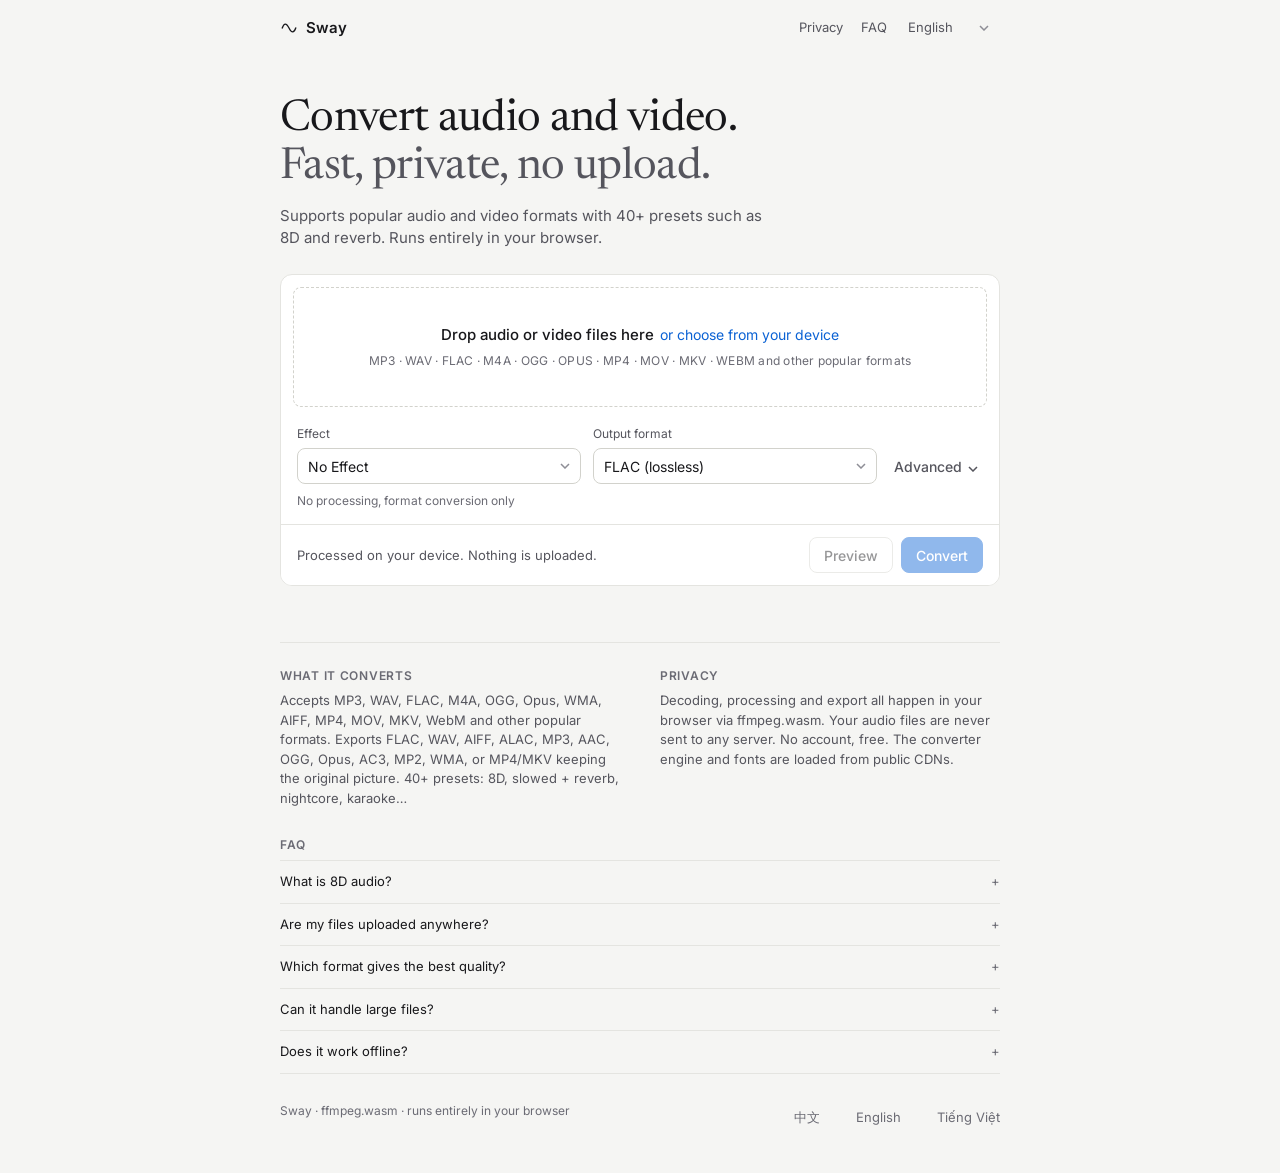
==== en/index.html @ 199647c0 "Ww" ====
<!DOCTYPE html>
<html lang="en" data-fixed-lang="en">
<head>
<meta charset="utf-8">
<meta name="viewport" content="width=device-width, initial-scale=1, viewport-fit=cover">
<title>Sway · Audio &amp; video converter with 8D and reverb effects</title>
<meta name="description" content="Free in-browser tool: convert mp3, mp4, wav, flac and more to FLAC, MP3, WAV, AAC or Opus, with 8D, reverb and panner effects. Files never leave your device.">
<link rel="canonical" href="https://swaymusic.pages.dev/en/">
<link rel="alternate" hreflang="zh-CN" href="https://swaymusic.pages.dev/"><link rel="alternate" hreflang="en" href="https://swaymusic.pages.dev/en/"><link rel="alternate" hreflang="vi" href="https://swaymusic.pages.dev/vi/"><link rel="alternate" hreflang="x-default" href="https://swaymusic.pages.dev/">
<meta name="color-scheme" content="light dark">
<meta name="theme-color" content="#f5f5f3" media="(prefers-color-scheme: light)"><meta name="theme-color" content="#0e0e10" media="(prefers-color-scheme: dark)">
<meta property="og:type" content="website"><meta property="og:site_name" content="Sway"><meta property="og:locale" content="en_US"><meta property="og:locale:alternate" content="zh_CN"><meta property="og:locale:alternate" content="vi_VN">
<meta property="og:title" content="Sway · Audio &amp; video converter with 8D effects">
<meta property="og:description" content="Free, runs in your browser, files are never uploaded. 40+ effect presets: 8D, slowed + reverb, nightcore…"><meta property="og:url" content="https://swaymusic.pages.dev/en/">
<meta property="og:image" content="https://swaymusic.pages.dev/og.png"><meta property="og:image:width" content="1200"><meta property="og:image:height" content="630"><meta property="og:image:alt" content="Sway: in-browser audio and video converter">
<meta name="twitter:card" content="summary_large_image"><meta name="twitter:title" content="Sway · Audio &amp; video converter with 8D effects"><meta name="twitter:description" content="Free, runs in your browser, files are never uploaded. 40+ effect presets: 8D, slowed + reverb, nightcore…"><meta name="twitter:image" content="https://swaymusic.pages.dev/og.png"><meta name="twitter:image:alt" content="Sway: in-browser audio and video converter">
<link rel="preconnect" href="https://fonts.googleapis.com"><link rel="preconnect" href="https://fonts.gstatic.com" crossorigin>
<script type="application/ld+json">{"@context":"https://schema.org","@type":"WebApplication","name":"Sway","url":"https://swaymusic.pages.dev/en/","description":"Convert audio and video to FLAC, MP3, WAV, AAC or Opus in your browser, with 8D, reverb and panner effects.","applicationCategory":"MultimediaApplication","operatingSystem":"Any","browserRequirements":"Requires JavaScript and WebAssembly","inLanguage":["zh-CN","en","vi"],"isAccessibleForFree":true,"offers":{"@type":"Offer","price":"0","priceCurrency":"USD"}}</script>
<script type="application/ld+json" id="ld-faq">{"@context":"https://schema.org","@type":"FAQPage","inLanguage":"en","mainEntity":[{"@type":"Question","name":"What is 8D audio?","acceptedAnswer":{"@type":"Answer","text":"An effect that continuously shifts timing, level and tone between your ears so the sound seems to circle your head on headphones."}},{"@type":"Question","name":"Are my files uploaded anywhere?","acceptedAnswer":{"@type":"Answer","text":"No. Everything is decoded, processed and exported inside your browser."}},{"@type":"Question","name":"Which format gives the best quality?","acceptedAnswer":{"@type":"Answer","text":"FLAC or WAV keep quality intact; MP3 320 kbps or AAC suit smaller files. Exporting an mp3 to FLAC cannot restore quality already lost."}},{"@type":"Question","name":"Can it handle large files?","acceptedAnswer":{"@type":"Answer","text":"It depends on your device memory: decoded audio takes far more space than the original file and grows with duration. If memory runs out, try a shorter file or one file at a time; on phones, prefer shorter files."}},{"@type":"Question","name":"Does it work offline?","acceptedAnswer":{"@type":"Answer","text":"The page itself opens offline after your first visit. The converter engine (about 30 MB) is downloaded the first time you convert and cached by your browser; if you have never converted while online, you need a connection once. Browsers may clear the cache, in which case it is downloaded again."}}]}</script>
<link rel="manifest" href="../manifest.webmanifest"><link rel="icon" href="../icon.svg" type="image/svg+xml"><link rel="apple-touch-icon" href="../apple-touch-icon.png">
<link rel="stylesheet" href="../css/styles.css">
<noscript><link rel="stylesheet" href="https://fonts.googleapis.com/css2?family=Inter:wght@400;500;600&family=Newsreader:opsz,wght@6..72,400&display=swap"></noscript>
</head>
<body>
<div class="wrap">
<header class="top"><a class="brand" href="./" aria-label="Sway"><svg viewBox="0 0 24 24" fill="none" stroke="currentColor" stroke-width="1.8" stroke-linecap="round" aria-hidden="true"><path d="M3 12c2.5-7 5.5-7 9 0s6.5 7 9 0"/></svg>Sway</a><nav><a href="#privacy" data-i18n="nav.privacy">Privacy</a><a href="#faq" data-i18n="nav.faq">FAQ</a><select id="lang" aria-label="Language"><option value="zh" lang="zh-CN">中文</option><option value="en" lang="en" selected>English</option><option value="vi" lang="vi">Tiếng Việt</option></select></nav></header>
<main>
<section class="hero">
  <h1><b data-i18n="h1a">Convert audio and video.</b> <span data-i18n="h1b">Fast, private, no upload.</span></h1>
  <p class="lede" data-i18n="lede">Supports popular audio and video formats with 40+ presets such as 8D and reverb. Runs entirely in your browser.</p>
</section>
<section class="ws" id="ws" aria-label="Converter">
  <div class="pbar" id="pbar" role="progressbar" aria-valuemin="0" aria-valuemax="100" aria-label="Progress" hidden><i></i></div>
  <label class="drop" id="drop"><input type="file" id="file" multiple><b id="dt">Drop audio or video files here</b><span class="pick" data-i18n="pick">or choose from your device</span><small data-i18n="fmts">MP3 · WAV · FLAC · M4A · OGG · OPUS · MP4 · MOV · MKV · WEBM and other popular formats</small></label>
  <ul class="files" id="files"></ul>
  <div class="tool" id="tool">
    <div id="slot-preset"></div><div id="slot-fmt"></div>
    <button type="button" class="btn link" id="advbtn" aria-expanded="false" aria-controls="adv"><span data-i18n="adv">Advanced</span><svg viewBox="0 0 10 6" fill="none" stroke="currentColor" stroke-width="1.5" aria-hidden="true"><path d="m1 1 4 4 4-4"/></svg></button>
    <p class="hint" id="pdesc"></p>
    <p class="hint warn" id="vwarn" hidden></p>
  </div>
  <div class="adv" id="adv" hidden></div>
  <div class="act"><p id="msg" role="status" aria-live="polite"></p><button type="button" class="btn" id="zip" hidden>Download all as ZIP</button><button type="button" class="btn" id="pv" data-i18n="prev" disabled>Preview</button><button type="button" class="btn pri" id="go" disabled>Convert</button></div>
</section>
<noscript><p>需要启用 JavaScript 才能使用 Sway。 · Please enable JavaScript to use Sway. · Cần bật JavaScript để dùng Sway.</p></noscript>
<section class="info" id="info">
  <div class="cols">
    <div><h2 data-i18n="i0">What it converts</h2><p data-i18n="i1">Accepts MP3, WAV, FLAC, M4A, OGG, Opus, WMA, AIFF, MP4, MOV, MKV, WebM and other popular formats. Exports FLAC, WAV, AIFF, ALAC, MP3, AAC, OGG, Opus, AC3, MP2, WMA, or MP4/MKV keeping the original picture. 40+ presets: 8D, slowed + reverb, nightcore, karaoke…</p></div>
    <div id="privacy"><h2 data-i18n="i2">Privacy</h2><p data-i18n="i3">Decoding, processing and export all happen in your browser via ffmpeg.wasm. Your audio files are never sent to any server. No account, free. The converter engine and fonts are loaded from public CDNs.</p></div>
  </div>
  <div class="faq" id="faq"><h2 data-i18n="i4">FAQ</h2>
    <details><summary data-i18n="i5">What is 8D audio?</summary><p data-i18n="i6">An effect that continuously shifts timing, level and tone between your ears so the sound seems to circle your head on headphones.</p></details>
    <details><summary data-i18n="i7">Are my files uploaded anywhere?</summary><p data-i18n="i8">No. Everything is decoded, processed and exported inside your browser.</p></details>
    <details><summary data-i18n="i9">Which format gives the best quality?</summary><p data-i18n="i10">FLAC or WAV keep quality intact; MP3 320 kbps or AAC suit smaller files. Exporting an mp3 to FLAC cannot restore quality already lost.</p></details>
    <details><summary data-i18n="i11">Can it handle large files?</summary><p data-i18n="i12">It depends on your device memory: decoded audio takes far more space than the original file and grows with duration. If memory runs out, try a shorter file or one file at a time; on phones, prefer shorter files.</p></details>
    <details><summary data-i18n="i13">Does it work offline?</summary><p data-i18n="i14">The page itself opens offline after your first visit. The converter engine (about 30 MB) is downloaded the first time you convert and cached by your browser; if you have never converted while online, you need a connection once. Browsers may clear the cache, in which case it is downloaded again.</p></details>
  </div>
</section>
</main>
<div id="upd" role="status" hidden><span data-i18n="upd">New version available</span><button type="button" id="updb" data-i18n="updb">Reload</button></div>
<footer><span data-i18n="footer">Sway · ffmpeg.wasm · runs entirely in your browser</span><nav class="langs" aria-label="Language"><a href="../" lang="zh-CN" hreflang="zh-CN" data-lang="zh">中文</a><a href="./" lang="en" hreflang="en" data-lang="en">English</a><a href="../vi/" lang="vi" hreflang="vi" data-lang="vi">Tiếng Việt</a></nav></footer>
</div>
<script src="../js/config.js"></script>
<script src="../js/i18n-data.js"></script>
<script src="../js/i18n.js"></script>
<script src="../js/core.js"></script>
<script src="../js/formats.js"></script>
<script src="../js/effects.js"></script>
<script src="../js/presets.js"></script>
<script src="../js/controls.js"></script>
<script src="../js/ffmpeg.js"></script>
<script src="../js/zip.js"></script>
<script src="../js/app.js"></script>
</body>
</html>
---- css/styles.css ----
:root{color-scheme:light dark;--bg:#f5f5f3;--surface:#fff;--ink:#18181b;--mute:#55555d;--faint:#6b6b74;--line:#e4e4e0;--line2:#d2d2cc;--hover:#f1f1ee;--acc:#0b62d4;--on:#fff;--bad:#b42318;--warn:#8a5a00;--r:8px}
@media(prefers-color-scheme:dark){:root{--bg:#0e0e10;--surface:#151517;--ink:#ececee;--mute:#a0a0a8;--faint:#8a8a92;--line:#26262a;--line2:#35353b;--hover:#1c1c20;--acc:#4a9cff;--on:#06121f;--bad:#ff8a7e;--warn:#e6b85c}}
*{box-sizing:border-box}
html{-webkit-text-size-adjust:100%}
body{margin:0;background:var(--bg);color:var(--ink);font:14px/1.5 Inter,system-ui,-apple-system,"Segoe UI",sans-serif;-webkit-font-smoothing:antialiased}
.wrap{max-width:760px;margin:0 auto;padding:0 max(20px,env(safe-area-inset-right)) 0 max(20px,env(safe-area-inset-left))}
.top{display:flex;align-items:center;justify-content:space-between;height:56px}
.brand{display:flex;align-items:center;gap:8px;color:var(--ink);text-decoration:none;font-weight:600;font-size:15px;letter-spacing:-.01em}
.brand{padding:10px 0}.brand svg{width:18px;height:18px}
nav{display:flex;align-items:center}nav a{margin-left:18px;padding:12px 0;color:var(--mute);text-decoration:none;font-size:13px}nav a:hover{color:var(--ink)}
.hero{padding:40px 0 24px}
h1{margin:0 0 12px;font:400 clamp(2rem,5.2vw,2.75rem)/1.1 Newsreader,Georgia,serif;letter-spacing:-.015em;text-wrap:balance}
h1 b{font:inherit}h1 span{color:var(--mute)}
.lede{margin:0;max-width:54ch;color:var(--mute);font-size:15px}
.ws{position:relative;background:var(--surface);border:1px solid var(--line);border-radius:12px;overflow:clip}
.pbar{position:absolute;inset:0 0 auto 0;height:2px;z-index:2;overflow:hidden}
.pbar i{display:block;height:100%;width:var(--p,0%);background:var(--acc);transition:width .2s linear}
.pbar.busy i{width:30%;animation:run 1.2s ease-in-out infinite}
@keyframes run{from{transform:translateX(-100%)}to{transform:translateX(340%)}}
.drop{display:block;margin:12px;padding:36px 16px;border:1px dashed var(--line2);border-radius:var(--r);text-align:center;cursor:pointer;transition:border-color .12s,background .12s}
.drop:hover,.drop.over,.drop:focus-within{border-color:var(--acc);background:var(--hover)}
.drop input{position:absolute;opacity:0;width:1px;height:1px}
.drop b{font-weight:500;font-size:15px}.drop .pick{color:var(--acc);margin-left:6px}
.drop small{display:block;margin-top:6px;color:var(--faint);font-size:12px;letter-spacing:.02em}
.ws.has .drop{padding:10px 12px;margin:12px 12px 0}.ws.has .drop small{display:none}.ws.has .drop b{font-size:13px}
.files{list-style:none;margin:8px 0 0;padding:0}.files:empty{display:none}
.file{position:relative;display:grid;grid-template-columns:minmax(0,1fr) auto auto;gap:0 12px;align-items:center;padding:10px 12px 10px 16px;border-top:1px solid var(--line)}
.fn{font-weight:500;overflow:hidden;text-overflow:ellipsis;white-space:nowrap}
.fm{color:var(--mute);font-size:12px;font-variant-numeric:tabular-nums}
.fs{font-size:12px;color:var(--mute);white-space:nowrap;text-align:right;font-variant-numeric:tabular-nums}
.fs a{color:var(--acc);text-decoration:none;font-weight:500}.fs a:hover{text-decoration:underline}
.fs.bad{color:var(--bad);white-space:normal;max-width:240px}
.x{width:32px;height:32px;border:0;border-radius:6px;background:none;color:var(--faint);font-size:17px;line-height:1;cursor:pointer}
.x:hover{background:var(--hover);color:var(--ink)}.x:disabled{opacity:.3;pointer-events:none}
.fp{position:absolute;left:0;bottom:-1px;height:2px;width:var(--p,0%);background:var(--acc);transition:width .2s linear}
.tool{display:grid;grid-template-columns:1fr 1fr auto;gap:12px;align-items:end;padding:14px 16px;border-top:1px solid var(--line)}
.ws:not(.has) .tool{border-top:0;padding-top:6px}
.field{display:grid;gap:5px;min-width:0}.field>span{font-size:12px;color:var(--mute)}
select{appearance:none;-webkit-appearance:none;width:100%;min-width:0;height:36px;padding:0 30px 0 10px;border:1px solid var(--line2);border-radius:var(--r);background:var(--surface) url("data:image/svg+xml,%3Csvg xmlns='http://www.w3.org/2000/svg' width='10' height='6' fill='none' stroke='%238e8e96' stroke-width='1.5'%3E%3Cpath d='m1 1 4 4 4-4'/%3E%3C/svg%3E") no-repeat right 10px center;color:var(--ink);font:inherit}
select:hover:not(:disabled){border-color:var(--faint)}select:disabled{opacity:.5}
.btn{height:36px;padding:0 14px;border:1px solid var(--line2);border-radius:var(--r);background:var(--surface);color:var(--ink);font:500 14px Inter,system-ui,sans-serif;cursor:pointer;transition:background .12s,border-color .12s}
.btn:hover:not(:disabled){background:var(--hover)}.btn:disabled{opacity:.45;cursor:not-allowed}
.btn.pri{background:var(--acc);border-color:var(--acc);color:var(--on)}.btn.pri:hover:not(:disabled){background:var(--acc);filter:brightness(1.07)}
.btn.link{border-color:transparent;background:none;color:var(--mute);padding:0 4px}.btn.link:hover:not(:disabled){background:none;color:var(--ink)}
.btn svg{width:10px;height:6px;margin-left:6px;transition:transform .15s}.btn[aria-expanded=true] svg{transform:rotate(180deg)}
:focus-visible{outline:2px solid var(--acc);outline-offset:2px}
.hint{grid-column:1/-1;margin:-4px 0 0;min-height:1.2em;font-size:12px;color:var(--faint)}
.hint.warn{min-height:0;margin-top:0;color:var(--warn)}.hint.warn.bad{color:var(--bad)}
.note{margin:0 0 6px;font-size:12px;color:var(--faint)}
.adv{padding:2px 16px 16px;border-top:1px solid var(--line);column-count:2;column-gap:36px}.adv[hidden]{display:none}
.g{break-inside:avoid;margin-top:14px}
.g h3{margin:0 0 6px;font-size:12px;font-weight:600;letter-spacing:.06em;text-transform:uppercase;color:var(--faint)}
.row{display:grid;grid-template-columns:minmax(0,1fr) minmax(0,1.2fr) auto;gap:8px;align-items:center;min-height:30px}.row[hidden]{display:none}
.row label{font-size:13px;color:var(--mute)}
.row output{min-width:58px;text-align:right;font-size:12px;color:var(--mute);font-variant-numeric:tabular-nums}
.row select{height:30px;font-size:13px;grid-column:2/4}
input[type=range]{-webkit-appearance:none;appearance:none;width:100%;height:18px;margin:0;background:transparent}
input[type=range]::-webkit-slider-runnable-track{height:2px;border-radius:2px;background:var(--line2)}
input[type=range]::-moz-range-track{height:2px;border-radius:2px;background:var(--line2)}
input[type=range]::-webkit-slider-thumb{-webkit-appearance:none;width:14px;height:14px;margin-top:-6px;border-radius:50%;background:var(--surface);border:1.5px solid var(--acc)}
input[type=range]::-moz-range-thumb{width:11px;height:11px;border-radius:50%;background:var(--surface);border:1.5px solid var(--acc)}
input[type=range]:disabled{opacity:.4}
.act{display:flex;align-items:center;gap:8px;padding:12px 16px;border-top:1px solid var(--line);background:var(--surface)}
#msg{flex:1;min-width:0;margin:0;font-size:13px;line-height:1.4;color:var(--mute)}
#msg.err{color:var(--bad);white-space:normal}
.info{margin-top:56px;padding-top:24px;border-top:1px solid var(--line);font-size:13px;color:var(--mute)}
.cols{display:grid;grid-template-columns:1fr 1fr;gap:24px 40px}
.info h2{margin:0 0 6px;font-size:12px;font-weight:600;letter-spacing:.06em;text-transform:uppercase;color:var(--faint)}
.info p{margin:0}
.faq{margin-top:28px}
.faq details{border-top:1px solid var(--line);padding:9px 0}.faq details:last-child{border-bottom:1px solid var(--line)}
.faq summary{cursor:pointer;list-style:none;color:var(--ink)}.faq summary::-webkit-details-marker{display:none}
.faq summary::after{content:"+";float:right;color:var(--faint)}.faq details[open] summary::after{content:"\2212"}
.faq p{margin:6px 0 2px}
footer{display:flex;flex-wrap:wrap;justify-content:space-between;gap:4px 24px;padding:28px 0 calc(40px + env(safe-area-inset-bottom));font-size:12px;color:var(--faint)}
.langs{display:flex;gap:18px}.langs a{padding:6px 0;color:var(--faint);text-decoration:none}.langs a:hover,.langs a:focus-visible{color:var(--ink);text-decoration:underline}
@media(max-width:620px){
  .hero{padding-top:28px}
  .tool{grid-template-columns:1fr}.tool .btn.link{justify-self:start;height:44px}
  .file{grid-template-columns:minmax(0,1fr) auto}.fi{grid-column:1;grid-row:1}.x{grid-column:2;grid-row:1}
  .fs{grid-column:1/-1;grid-row:2;text-align:left;margin-top:4px}.fs:empty{display:none}.fs.bad{max-width:none}
  .fs a{display:inline-block;padding:10px 14px;border:1px solid var(--line2);border-radius:var(--r)}
  #lang{font-size:16px}
  .adv{column-count:1}
  .act{position:sticky;bottom:0;z-index:3;flex-wrap:wrap;padding-bottom:calc(12px + env(safe-area-inset-bottom))}
  #msg{flex:0 0 100%}.act .pri{flex:1}
  select,.row select{font-size:16px}
  .cols{grid-template-columns:1fr}
}
@media(prefers-reduced-motion:reduce){*{transition:none!important}.pbar.busy i{animation:none;width:40%}}
#upd{position:fixed;top:env(safe-area-inset-top,0);left:0;right:0;z-index:9;display:flex;gap:12px;align-items:center;justify-content:center;padding:8px 12px;background:var(--ink);color:var(--bg);font-size:14px}#upd[hidden]{display:none}#upd button{font:inherit;color:inherit;background:transparent;border:1px solid currentColor;border-radius:6px;padding:2px 10px;cursor:pointer}
#lang{width:auto;height:32px;margin-left:14px;padding:0 28px 0 6px;border-color:transparent;background-color:transparent;color:var(--mute);font-size:13px;cursor:pointer}
.faq summary{padding:2px 0}
:lang(zh) h1{font-size:clamp(1.75rem,6.6vw,2.5rem);line-height:1.25}:lang(zh) h1 b,:lang(zh) h1 span{display:inline-block}
#zip:not([hidden]){border-color:var(--acc);color:var(--acc)}
.drop:has(input:focus-visible){outline:2px solid var(--acc);outline-offset:2px}
:lang(zh) body,:lang(zh) .btn{font-family:Inter,"PingFang SC","Hiragino Sans GB","Microsoft YaHei","Noto Sans CJK SC",system-ui,sans-serif}
:lang(zh) h1{font-family:"PingFang SC","Microsoft YaHei","Noto Sans CJK SC",sans-serif;font-weight:500;letter-spacing:0}
:lang(zh) .info h2,:lang(zh) .g h3{letter-spacing:.02em}
@media(pointer:coarse),(max-width:620px){.btn,select{height:44px}.row select{height:40px}#lang{height:40px}.x{width:40px;height:40px}.drop .pick{display:none}.faq summary{padding:8px 0}
  input[type=range]{height:32px}input[type=range]::-webkit-slider-thumb{width:22px;height:22px;margin-top:-10px}}

.row input:not([type=range]):not([type=file]){grid-column:2/-1;width:100%;min-width:0;height:36px;padding:0 10px;border:1px solid var(--line2);border-radius:var(--r);background:var(--surface);color:var(--ink);font:inherit;font-size:16px}
.row input[type=file]{grid-column:2/-1;padding:8px 0;width:100%;min-width:0;font-size:13px;color:var(--mute)}
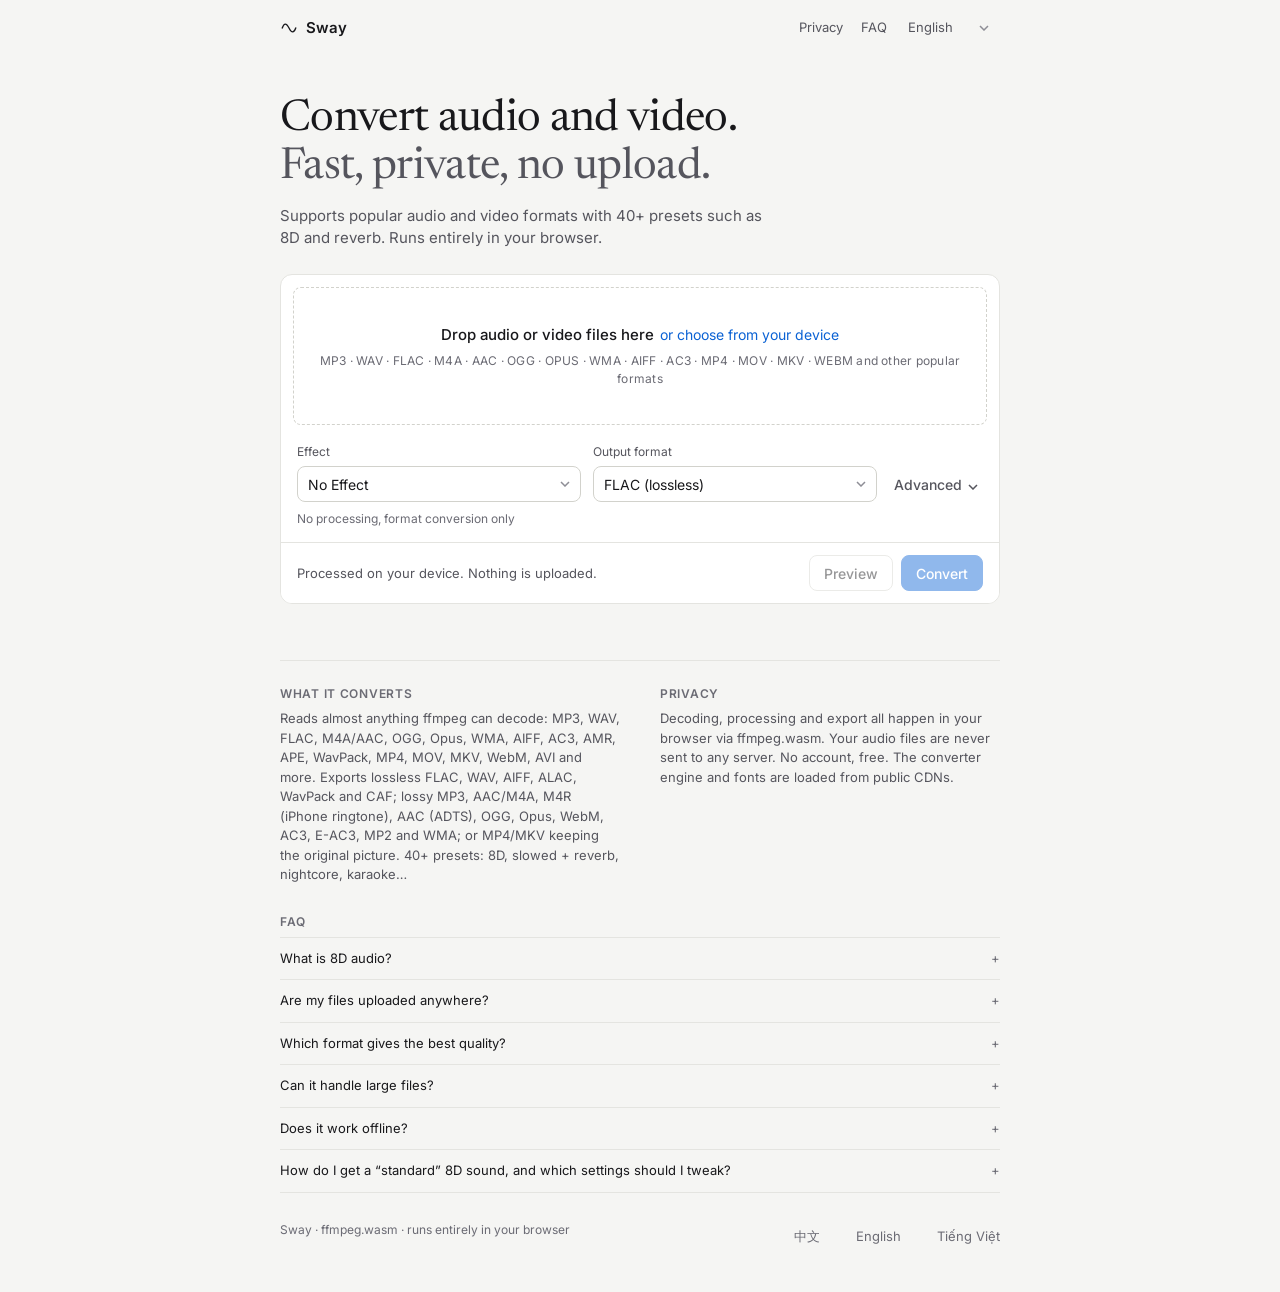
==== commit 98dad60f: "3" ====
--- a/en/index.html
+++ b/en/index.html
@@ -16,7 +16,7 @@
 <meta name="twitter:card" content="summary_large_image"><meta name="twitter:title" content="Sway · Audio &amp; video converter with 8D effects"><meta name="twitter:description" content="Free, runs in your browser, files are never uploaded. 40+ effect presets: 8D, slowed + reverb, nightcore…"><meta name="twitter:image" content="https://swaymusic.pages.dev/og.png"><meta name="twitter:image:alt" content="Sway: in-browser audio and video converter">
 <link rel="preconnect" href="https://fonts.googleapis.com"><link rel="preconnect" href="https://fonts.gstatic.com" crossorigin>
 <script type="application/ld+json">{"@context":"https://schema.org","@type":"WebApplication","name":"Sway","url":"https://swaymusic.pages.dev/en/","description":"Convert audio and video to FLAC, MP3, WAV, AAC or Opus in your browser, with 8D, reverb and panner effects.","applicationCategory":"MultimediaApplication","operatingSystem":"Any","browserRequirements":"Requires JavaScript and WebAssembly","inLanguage":["zh-CN","en","vi"],"isAccessibleForFree":true,"offers":{"@type":"Offer","price":"0","priceCurrency":"USD"}}</script>
-<script type="application/ld+json" id="ld-faq">{"@context":"https://schema.org","@type":"FAQPage","inLanguage":"en","mainEntity":[{"@type":"Question","name":"What is 8D audio?","acceptedAnswer":{"@type":"Answer","text":"An effect that continuously shifts timing, level and tone between your ears so the sound seems to circle your head on headphones."}},{"@type":"Question","name":"Are my files uploaded anywhere?","acceptedAnswer":{"@type":"Answer","text":"No. Everything is decoded, processed and exported inside your browser."}},{"@type":"Question","name":"Which format gives the best quality?","acceptedAnswer":{"@type":"Answer","text":"FLAC or WAV keep quality intact; MP3 320 kbps or AAC suit smaller files. Exporting an mp3 to FLAC cannot restore quality already lost."}},{"@type":"Question","name":"Can it handle large files?","acceptedAnswer":{"@type":"Answer","text":"It depends on your device memory: decoded audio takes far more space than the original file and grows with duration. If memory runs out, try a shorter file or one file at a time; on phones, prefer shorter files."}},{"@type":"Question","name":"Does it work offline?","acceptedAnswer":{"@type":"Answer","text":"The page itself opens offline after your first visit. The converter engine (about 30 MB) is downloaded the first time you convert and cached by your browser; if you have never converted while online, you need a connection once. Browsers may clear the cache, in which case it is downloaded again."}}]}</script>
+<script type="application/ld+json" id="ld-faq">{"@context":"https://schema.org","@type":"FAQPage","inLanguage":"en","mainEntity":[{"@type":"Question","name":"What is 8D audio?","acceptedAnswer":{"@type":"Answer","text":"An effect that continuously shifts timing, level and tone between your ears so the sound seems to circle your head on headphones."}},{"@type":"Question","name":"Are my files uploaded anywhere?","acceptedAnswer":{"@type":"Answer","text":"No. Everything is decoded, processed and exported inside your browser."}},{"@type":"Question","name":"Which format gives the best quality?","acceptedAnswer":{"@type":"Answer","text":"FLAC or WAV keep quality intact; MP3 320 kbps or AAC suit smaller files. Exporting an mp3 to FLAC cannot restore quality already lost."}},{"@type":"Question","name":"Can it handle large files?","acceptedAnswer":{"@type":"Answer","text":"It depends on your device memory: decoded audio takes far more space than the original file and grows with duration. If memory runs out, try a shorter file or one file at a time; on phones, prefer shorter files."}},{"@type":"Question","name":"Does it work offline?","acceptedAnswer":{"@type":"Answer","text":"The page itself opens offline after your first visit. The converter engine (about 30 MB) is downloaded the first time you convert and cached by your browser; if you have never converted while online, you need a connection once. Browsers may clear the cache, in which case it is downloaded again."}},{"@type":"Question","name":"How do I get a “standard” 8D sound, and which settings should I tweak?","acceptedAnswer":{"@type":"Answer","text":"Standard 8D is a binaural treatment that makes the sound circle your head, and it needs headphones. The usual recipe is one turn every 6–12 s (about 0.1 Hz; Sway’s “8D circle” uses 8 s), full orbit depth, 15–30% reverb and, if you like, a little extra bass. After picking a preset, use Quick tune for the three main knobs: rotation period (shorter = more dizzying, longer = floatier), orbit depth (lower = closer to your head) and reverb (higher = bigger space). The advanced panel adds “darker behind you”, “source distance” and “start angle”. The small top-view diagram shows the orbit, and the dot moves with the sound during Preview. Use “Save as my preset” to keep your settings. On speakers you only hear left-right panning."}}]}</script>
 <link rel="manifest" href="../manifest.webmanifest"><link rel="icon" href="../icon.svg" type="image/svg+xml"><link rel="apple-touch-icon" href="../apple-touch-icon.png">
 <link rel="stylesheet" href="../css/styles.css">
 <noscript><link rel="stylesheet" href="https://fonts.googleapis.com/css2?family=Inter:wght@400;500;600&family=Newsreader:opsz,wght@6..72,400&display=swap"></noscript>
@@ -31,13 +31,21 @@
 </section>
 <section class="ws" id="ws" aria-label="Converter">
   <div class="pbar" id="pbar" role="progressbar" aria-valuemin="0" aria-valuemax="100" aria-label="Progress" hidden><i></i></div>
-  <label class="drop" id="drop"><input type="file" id="file" multiple><b id="dt">Drop audio or video files here</b><span class="pick" data-i18n="pick">or choose from your device</span><small data-i18n="fmts">MP3 · WAV · FLAC · M4A · OGG · OPUS · MP4 · MOV · MKV · WEBM and other popular formats</small></label>
+  <label class="drop" id="drop"><input type="file" id="file" multiple><b id="dt">Drop audio or video files here</b><span class="pick" data-i18n="pick">or choose from your device</span><small data-i18n="fmts">MP3 · WAV · FLAC · M4A · AAC · OGG · OPUS · WMA · AIFF · AC3 · MP4 · MOV · MKV · WEBM and other popular formats</small></label>
   <ul class="files" id="files"></ul>
   <div class="tool" id="tool">
     <div id="slot-preset"></div><div id="slot-fmt"></div>
     <button type="button" class="btn link" id="advbtn" aria-expanded="false" aria-controls="adv"><span data-i18n="adv">Advanced</span><svg viewBox="0 0 10 6" fill="none" stroke="currentColor" stroke-width="1.5" aria-hidden="true"><path d="m1 1 4 4 4-4"/></svg></button>
     <p class="hint" id="pdesc"></p>
     <p class="hint warn" id="vwarn" hidden></p>
+    <div class="quick" id="quick" hidden>
+      <div class="qh"><strong data-i18n="qt">Quick tune</strong><span class="qa"><button type="button" class="btn link" id="qreset" data-i18n="qreset">Reset to preset</button><button type="button" class="btn link" id="qsave" data-i18n="qsave">Save as my preset</button><button type="button" class="btn link" id="qdel" data-i18n="qdel" hidden>Delete preset</button></span></div>
+      <div class="qrows" id="qrows"></div>
+    </div>
+    <figure class="orbit" id="orbitbox" hidden>
+      <svg id="orbit" viewBox="-60 -60 120 120" role="img" aria-labelledby="orbt"><title id="orbt">Orbit of the sound source around your head (top view)</title><circle class="o-ring" r="46"/><path id="orbpath" class="o-path" d=""/><g class="o-head"><circle r="10"/><path d="M-3 -9.5 0 -15 3 -9.5"/><rect x="-13" y="-3" width="3" height="6" rx="1.5"/><rect x="10" y="-3" width="3" height="6" rx="1.5"/></g><circle id="orbdot" class="o-dot" r="4" cx="0" cy="-46"/></svg>
+      <figcaption data-i18n="orbc">Top view: you are in the centre and up is straight ahead. The dot is the sound source; one turn takes the rotation period.</figcaption>
+    </figure>
   </div>
   <div class="adv" id="adv" hidden></div>
   <div class="act"><p id="msg" role="status" aria-live="polite"></p><button type="button" class="btn" id="zip" hidden>Download all as ZIP</button><button type="button" class="btn" id="pv" data-i18n="prev" disabled>Preview</button><button type="button" class="btn pri" id="go" disabled>Convert</button></div>
@@ -45,7 +53,7 @@
 <noscript><p>需要启用 JavaScript 才能使用 Sway。 · Please enable JavaScript to use Sway. · Cần bật JavaScript để dùng Sway.</p></noscript>
 <section class="info" id="info">
   <div class="cols">
-    <div><h2 data-i18n="i0">What it converts</h2><p data-i18n="i1">Accepts MP3, WAV, FLAC, M4A, OGG, Opus, WMA, AIFF, MP4, MOV, MKV, WebM and other popular formats. Exports FLAC, WAV, AIFF, ALAC, MP3, AAC, OGG, Opus, AC3, MP2, WMA, or MP4/MKV keeping the original picture. 40+ presets: 8D, slowed + reverb, nightcore, karaoke…</p></div>
+    <div><h2 data-i18n="i0">What it converts</h2><p data-i18n="i1">Reads almost anything ffmpeg can decode: MP3, WAV, FLAC, M4A/AAC, OGG, Opus, WMA, AIFF, AC3, AMR, APE, WavPack, MP4, MOV, MKV, WebM, AVI and more. Exports lossless FLAC, WAV, AIFF, ALAC, WavPack and CAF; lossy MP3, AAC/M4A, M4R (iPhone ringtone), AAC (ADTS), OGG, Opus, WebM, AC3, E-AC3, MP2 and WMA; or MP4/MKV keeping the original picture. 40+ presets: 8D, slowed + reverb, nightcore, karaoke…</p></div>
     <div id="privacy"><h2 data-i18n="i2">Privacy</h2><p data-i18n="i3">Decoding, processing and export all happen in your browser via ffmpeg.wasm. Your audio files are never sent to any server. No account, free. The converter engine and fonts are loaded from public CDNs.</p></div>
   </div>
   <div class="faq" id="faq"><h2 data-i18n="i4">FAQ</h2>
@@ -54,6 +62,7 @@
     <details><summary data-i18n="i9">Which format gives the best quality?</summary><p data-i18n="i10">FLAC or WAV keep quality intact; MP3 320 kbps or AAC suit smaller files. Exporting an mp3 to FLAC cannot restore quality already lost.</p></details>
     <details><summary data-i18n="i11">Can it handle large files?</summary><p data-i18n="i12">It depends on your device memory: decoded audio takes far more space than the original file and grows with duration. If memory runs out, try a shorter file or one file at a time; on phones, prefer shorter files.</p></details>
     <details><summary data-i18n="i13">Does it work offline?</summary><p data-i18n="i14">The page itself opens offline after your first visit. The converter engine (about 30 MB) is downloaded the first time you convert and cached by your browser; if you have never converted while online, you need a connection once. Browsers may clear the cache, in which case it is downloaded again.</p></details>
+    <details><summary data-i18n="i15">How do I get a “standard” 8D sound, and which settings should I tweak?</summary><p data-i18n="i16">Standard 8D is a binaural treatment that makes the sound circle your head, and it needs headphones. The usual recipe is one turn every 6–12 s (about 0.1 Hz; Sway’s “8D circle” uses 8 s), full orbit depth, 15–30% reverb and, if you like, a little extra bass. After picking a preset, use Quick tune for the three main knobs: rotation period (shorter = more dizzying, longer = floatier), orbit depth (lower = closer to your head) and reverb (higher = bigger space). The advanced panel adds “darker behind you”, “source distance” and “start angle”. The small top-view diagram shows the orbit, and the dot moves with the sound during Preview. Use “Save as my preset” to keep your settings. On speakers you only hear left-right panning.</p></details>
   </div>
 </section>
 </main>
--- a/css/styles.css
+++ b/css/styles.css
@@ -47,6 +47,14 @@
 .hint{grid-column:1/-1;margin:-4px 0 0;min-height:1.2em;font-size:12px;color:var(--faint)}
 .hint.warn{min-height:0;margin-top:0;color:var(--warn)}.hint.warn.bad{color:var(--bad)}
 .note{margin:0 0 6px;font-size:12px;color:var(--faint)}
+.quick{grid-column:1/-1;padding:10px 12px 4px;border:1px solid var(--line);border-radius:var(--r);background:var(--surface)}.quick[hidden]{display:none}
+.qh{display:flex;flex-wrap:wrap;align-items:center;justify-content:space-between;gap:2px 14px;margin-bottom:4px;font-size:12px;color:var(--mute)}.qh strong{font-weight:600;color:var(--ink)}
+.qa{display:flex;flex-wrap:wrap;gap:0 14px}
+.qrows{display:grid;grid-template-columns:repeat(auto-fit,minmax(280px,1fr));gap:0 28px;padding-bottom:6px}
+.orbit{grid-column:1/-1;display:flex;align-items:center;gap:14px;margin:0;font-size:12px;color:var(--faint)}.orbit[hidden]{display:none}
+.orbit svg{width:112px;height:112px;flex:none}
+.o-ring{fill:none;stroke:var(--line2);stroke-dasharray:2 3}.o-path{fill:none;stroke:var(--acc);stroke-width:1.4;opacity:.55}
+.o-head circle{fill:var(--surface);stroke:var(--mute);stroke-width:1.2}.o-head path{fill:none;stroke:var(--mute);stroke-width:1.2;stroke-linejoin:round}.o-head rect{fill:var(--mute)}.o-dot{fill:var(--acc)}
 .adv{padding:2px 16px 16px;border-top:1px solid var(--line);column-count:2;column-gap:36px}.adv[hidden]{display:none}
 .g{break-inside:avoid;margin-top:14px}
 .g h3{margin:0 0 6px;font-size:12px;font-weight:600;letter-spacing:.06em;text-transform:uppercase;color:var(--faint)}
